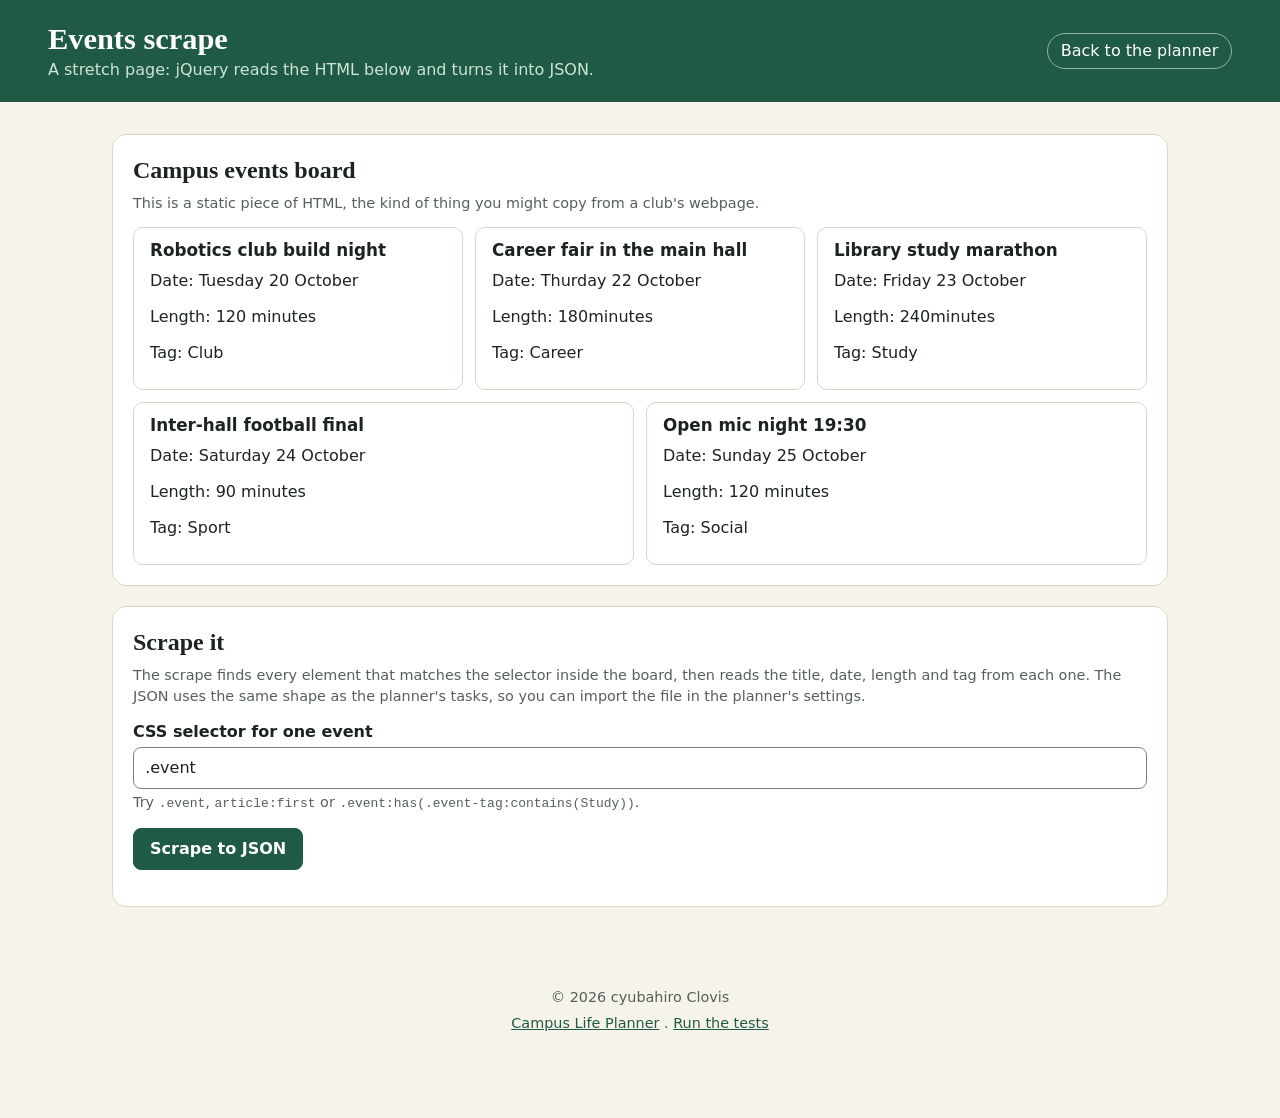
==== scrape.html @ a5c3055e "Add copy of readme file, scrape.html,scrape.js, gitignore" ====
<!DOCTYPE html>
<html lang="en">
    <head>
        <meta charset="UTF-8">
        <meta name="viewport" content="width=device-width, initial-scale=1.0">
        <title>Events scraper</title>
        <link rel="stylesheet" href="styles/style.css">

        <script src="https://code.jquery-3.7.1.min.js"></script>
        <script src="scripts/scrape.js"></script>
    </head>
    <body>
        <a class="skip-link" href="#main">Skip to main content</a>

        <header class="site-header">
            <hgroup>
                <h1>Events scrape</h1>
                <p>A stretch page: jQuery reads the HTML below and turns it into JSON.</p>
            </hgroup>
            <nav aria-label="Main">
                <ul>
                    <li><a href="index.html">Back to the planner</a></li>
                </ul>
            </nav>
        </header>

        <main id="main" tanindex="-1">

            <section class="panel" aria-labelled="board-heading">
                <h2 id="board-heading">Campus events board</h2>
                <p class="note">This is a static piece of HTML, the kind of thing you might copy from a club's webpage.</p>

                <div class="board" id="board">
                    <arcticle class="event">
                        <h3 class="event-title">Robotics club build night</h3>
                        <p>Date: <time datetime="2026-10-20">Tuesday 20 October</time></p>
                        <p>Length: <span class="event-minutes">120</span> minutes</p>
                        <p>Tag: <span class="event-tag">Club</span></p>
                    </arcticle>
                    <article class="event">
                        <h3 class="event-title">Career fair in the main hall</h3>
                        <p>Date: <time datetime="2026-10-22">Thurday 22 October</time></p>
                        <p>Length: <span class="event-minutes">180</span>minutes</p>
                        <p> Tag: <span class="event-tag">Career</span></p>
                    </article>
                    <article class="event">
                        <h3 class="event-title">Library study marathon</h3>
                        <p>Date: <time datetime="2026-10-23">Friday 23 October</time></p>
                        <p>Length: <span class=event-minutes">240</span>minutes</p>
                        <p>Tag: <span class="event-tag">Study</span></p>
                    </article>
                    <article class="event">
                        <h3 class="event-title">Inter-hall football final</h3>
                        <p>Date: <time datetime="2026-10-24">Saturday 24 October</time></p>
                        <p>Length: <span class="event-minutes">90</span> minutes</p>
                        <p>Tag: <span class="event-tag">Sport</span></p>
                    </article>
                    <article class="event">
                        <h3 class="event-title">Open mic night 19:30</h3>
                        <p>Date: <time datetime="2026-10-25">Sunday 25 October</time></p>
                        <p>Length: <span class= "event-minutes">120</span> minutes</p>
                        <p>Tag: <span class="event-tag">Social</span></p>
                    </article>
                </div>
            </section>

            <section class="panel" aria-labelledby="scrape-heading">
                <h2 id="scrape-heading">Scrape it</h2>
                <p class="note">The scrape finds every element that matches the selector inside the board, then reads the title, date, length and tag from each one. The JSON uses the same shape as the planner's tasks, so you can import the file in the planner's settings.</p>

                <div class="field">
                    <label for="selector">CSS selector for one event</label>
                    <input id="selector" type="text" value=".event" spellcheck="false" autocomplete="off" aria-describedby="selector-hint">
                    <p class="hint" id="selector-hint">Try <code>.event</code>, <code>article:first</code> or <code>.event:has(.event-tag:contains(Study))</code>.</p>
                </div>
                <div class="buttons">
                    <button type="button" class="btn primary" id="scrape-button">Scrape to JSON</button>
                    <a class="btn" id="download-link" href="#" download="scraped-events.json" hidden>Download JSON</a>
                </div>
                <p id="scrape-status" role="status"></p>
                <pre id="output" tabindex="0" aria-label="scraped JSON"></pre>
            </section>

        </main>

        <footer class="site-footer">
            <p>&copy; 2026 cyubahiro Clovis</p>
            <p><a href="index.html"> Campus Life Planner</a> . <a href="tests.html">Run the tests</a></p>
        </footer>
    </body>
</html>
---- styles/style.css ----
*{
    box-sizing: border-box;
}

body {
    margin: 0;
    background: #f6f3ea;
    color:#1c2420;
    font-family: system-ui, "sergoe UI", Roboto, Arial, sans-serif;
    line-height: 1.5;
}

h1,
h2,
h3 {
    margin: 0 0 0.5rem;
    line-height: 1.25;
}

h1,
h2 {
    font-family: Georgia, "Times New Roman", serif;
}

h2 {
    font-size: 1.5rem;
}
h3 {
    font-size: 1.05rem;
}

p {
    margin: 0 0 0.75rem;
}

a{
    color: #1f5a44;
}

code,
kbd {
    font-family: Consolas, "Courier New", monospace;
    font-size: 0.9em;
}

kbd {
    padding: 0 0.3em;
    border: 1px solid #7d837b;
    border-radius: 4px;
    background: #ffffff;
}

mark {
    padding: 0 2px;
    border-radius: 3px;
    background: #ffe17a;
    color: #1c2420;
}

:focus-visible {
    outline: 3px solid #c2410c;
    outline-offset: 2px;
}

[hidden] {
    display: none !important;
}

.visually-hidden{
    position: absolute;
    width: 1px;
    height: 1px;
    margin: -1px;
    padding: 0;
    overflow: hidden;
    clip: rect(0 0 0 0);
    white-space: nowrap;
    border: 0;
}

.skip-link {
    position: absolute;
    top: 0.5rem;
    left: 0.5rem;
    z-index: 10;
    padding: 0.6rem 1rem;
    border-radius: 8px;
    background: #ffffff;
    color: #1c2420;
    font-weight: bold;
    transform: translateY(-150%);
    transition: transform 0.2s ease;
}

.skip-link:focus {
    transform: translateY(0);
}

.site-header {
    padding: 1rem;
    background: #1f5a44;
    color: #ffffff;
}

.site-header :focus-visible {
    outline-color: #ffd27a;
}

.site-header h1 {
    margin: 0;
    font-size: 1.5rem;
}

.site-header hgroup p {
    margin: 0;
    color: #cfe3d8;
}

nav ul {
    display: flex;
    flex-wrap: wrap;
    gap: 0.5rem;
    margin: 0.75rem 0 0;
    padding: 0;
    list-style: none;
}

nav a {
    display: block;
    padding: 0.3rem 0.8rem;
    border: 1px solid #8fb5a5;
    border-radius: 999px;
    color: #ffffff;
    text-decoration: none;
    transition: background-color 0.2s ease;
}

nav a:hover {
    background: #2c7258;
}

main {
    max-width: 70rem;
    margin: 0 auto;
    padding: 1rem 0.75rem;
}

main:focus {
    outline: none;
}

.panel {
    margin-bottom: 1.25rem;
    padding: 1rem;
    border: 1px solid #ddd6c7;
    border-radius: 14px;
    background: #ffffff;
    scroll-margin-top: 1rem;
}

.card {
    padding: 1rem;
    border: 1px solid #ddd6c7;
    border-radius: 10px;
}

.note,
.hint {
    color: #55605a;
    font-size: 0.9rem;
}

.hint {
    margin: 0;
}

.field {
    display: flex;
    flex-direction: column;
    gap: 0.2rem;
    margin-bottom: 0.9rem;
}

label,
legend {
    font-weight: 600;
}

input[type="text"],
input[type="search"],
select {
    width: 100%;
    padding: 0.5rem 0.7rem;
    border: 1.5px solid #7d837b;
    border-radius: 8px;
    background: #ffffff;
    color: #1c2420;
    font: inherit;
}

input[aria-invalid="true"] {
    border-color: #a3302a;
    box-shadow: 0 0 0 1px #a3302a;
}

.error {
    margin: 0;
    color: #a3302a;
    font-size: 0.9rem;
    font-weight: 600;
}

fieldset {
    margin: 0 0 1rem;
    padding: 0.75rem;
    border: 1px solid #ddd6c7;
    border-radius: 8px;
}

.check {
    display: flex;
    align-items: center;
    gap: 0.5rem;
    padding: 0.2rem 0;
    font-weight: normal;
}

.checkinput {
    width: 1.1rem;
    height: 1.1rem;
    margin: 0;
    accent-color: #1f5a44;
}

.inline > input {
    flex: 1;
    min-width: 0;
}

input[type="file"] {
    max-width: 100%;
    font: inherit;
}

input[type="file"]::file-selector-button {
    margin-right: 0.75rem;
    padding: 0.4rem 0.9rem;
    border: 1.5px solid #7d837b;
    border-radius: 8px;
    background: #efeadf;
    color: #1c2420;
    font: inherit;
    font-weight: 600;
    cursor: pointer;
}

.btn {
    display: inline-block;
    padding: 0.5rem 1rem;
    border: 1.5px solid #7d837b;
    border-radius: 8px;
    background: #ffffff;
    color: #1c2420;
    font: inherit;
    font-weight: 600;
    text-decoration: none;
    cursor: pointer;
    transition: background-color 0.2s ease;
}

.btn:hover {
    background: #efeadf;
}

.btn.primary {
    border-color: #1f5a44;
    background: #1f5a44;
    color: #ffffff;
}

.btn.primary:hover {
    background: #174634;
}

.btn.danger:hover {
    border-color: #a3302a;
    color: #a3302a;
}

.btn.danger:hover {
    background: #f9e3e1;
}

.btn.small {
    padding: 0.3rem 0.7rem;
    font-size: 0.9rem;
}

.buttons {
    display: flex;
    flex-wrap: wrap;
    align-items: center;
    gap: 0.5rem;
    margin-bottom: 1rem;
}

.stats {
    display: flex;
    flex-wrap: wrap;
    gap: 0.75rem;
    margin-bottom: 1rem;
}

.stat {
    flex: 1 1 100%;
    padding: 0.75rem 1rem;
    border-left: 4px solid #1f5a44;
    border-radius: 8px;
    background: #efeadf;
}

.stat h3 {
    margin: 0;
    color: #55605a;
    font-size: 0.9rem;
}

.stat-value {
    margin: 0;
    font-family: Georgia, "Times New Romans", serif;
    font-size: 1.3rem;
    font-weight: bold;
    overflow-wrap: anywhere;
}

.stat-note {
    margin: 0;
    color: #55605a;
    font-size: 0.85rem;
}

.dashboard-row,
.settings-row,
.about-row {
    display: flex;
    flex-direction: column;
    gap: 1rem;
}

.chart-day {
    flex: 1;
    min-width: 0;
    text-align: center;
}

.chart-value {
    display: flex;
    align-items: flex-end;
    justify-content: center;
    height: 2.4rem;
    color: #55605a;
    font-size: 0.7rem;
    line-height: 1.2;
}

.chart-track {
    display: flex;
    align-items: flex-end;
    justify-content: center;
    height: 7rem;
    border-bottom: 2px solid #7d837b;
}

.chart-bar {
    width: 70%;
    max-width: 2.5rem;
    min-height: 2px;
    border-radius: 4px 4px 0 0;
    background: #1f5a44;
    transform-origin: bottom;
    animation: grow 0.6s ease-out;
}

.chart-label {
    display: block;
    margin-top: 0.25rem;
    color: #55605a;
    font-size: 0.7rem;
}

.chart-day.today .chart-bar {
    background: #a84a26;
}

.chart-day.today .chart-label {
    color: #a84a26;
    font-weight: bold;
}

.meter {
    height: 0.75rem;
    margin: 0.25rem 0 0.75rem;
    overflow: hidden;
    border-radius: 999px;
    background: #efeadf;
}

.meter-bar {
    width: 0;
    height: 100%;
    background: #1f5a44;
    transition: width 0.5s ease;
}

#cap-message {
    margin: 0;
    font-weight: 600;
}

.cap-card.is-over .meter-bar {
    background: #a3302a;
}

.cap-card.is-over #cap-message {
    color: #a3302a;
}

.toolbar {
    display: flex;
    flex-direction: column;
    gap: 0.5rem;
}

search {
    display: block;
}

#search {
    margin-top: 0.2rem;
    font-family: Consolas, "Courier New", monospace;
}

.sort-box {
    margin-bottom: 0.5rem;
}

.search-status {
    margin: 0.5rem 0 1rem;
    color: #55605a;
    font-weight: 600;
}

.task-table thead {
    display: none;
}

.task-table tr {
    display: block;
    margin-bottom: 0.75rem;
    padding: 0.75rem 1rem;
    border: 1px solid #ddd6c7;
    border-left: 4px solid #1f5a44;
    border-radius: 10px;
}
.task-table th,
.task-table td {
    display: block;
    padding: 0.15rem 0;
    text-align: left;
}

.task-table tbody th {
    font-size: 1.05rem;
    overflow-wrap: anywhere;
}

.task-table .actions {
    padding-top: 0.5rem;
}

.task-table .actions.btn {
    margin-right: 0.4rem;
}

.tag {
    display: inline-block;
    padding: 0 0.6rem;
    border-radius: 999px;
    background: #e3efe8;
    color: #1f5a44;
    font-size: 0.85rem;
    font-weight: 600;
    white-space: nowrap;
}

.task-table tr.editing {
    border-left-color: #a84a26;
    background: #f6f3ea;
}

.edit-form {
    animation: fade-in 0.3s ease-out;
}

.edit-form .buttons {
    margin-bottom: 0;
}

.empty {
    padding: 1.5rem 1rem;
    border: 2px dashed #ddd6c7;
    border-radius: 10px;
    color: #55605a;
    text-align: center;
}

.import-status {
    margin-bottom: 1rem;
    font-size: 0.9rem;
}

.import-status.is-error {
    padding: 0.6rem 0.8rem;
    border-radius: 8px;
    background: #f9e3e1;
    color: #a3302a;
}

.import-status ul {
    margin: 0.3rem 0 0;
    padding-left: 1.2rem;
}
address {
    font-style: normal;
}

.plain-list {
    margin: 0;
    padding: 0;
    list-style: none;
}

.plain-list li {
    padding: 0.25rem 0;
    overflow-wrap: anywhere;
}

.status {
    position: fixed;
    right: 1rem;
    bottom: 1rem;
    left: 1rem;
    z-index: 20;
    max-width: 32rem;
    margin: 0 auto;
    padding: 0.75rem 1rem;
    border-radius: 8px;
    background: #1c2420;
    color: #ffffff;
    font-weight: 600;
}

.status:empty {
    padding: 0;
}

.status:not(:empty) {
    animation: fade-in 0.3s ease-out;
}

.site-footer {
    padding: 1.5rem 1rem 5rem;
    color: #55605a;
    font-size: 0.9rem;
    text-align: center;
}

.site-footer p {
    margin: 0.25rem 0;
}

@keyframes fade-in {
    from {
        opacity: translateY(0.5rem);
    }
}

@media (prefers-reduced-motion: no-preference) {
    html {
        scroll-behavior: smooth;
    }
}

@media (prefers-reduced-motion: reduce) {
    * {
        animation: none !important;
        transition: none !important;
    }
}

.board {
    display: flex;
    flex-direction: column;
    gap: 0.75rem;
}

.event {
    padding: 0.75rem 1rem;
    border: 1px solid #ddd6c7;
    border-radius: 10px;
}

.vent p {
    margin: 0;
}

.found {
    outline: 3px solid #1f5a44;
    outline-offset: 2px;
}

pre {
    max-height: 24rem;
    margin: 0;
    padding: 1rem;
    overflow: auto;
    border-radius: 8px;
    background: #1c2420;
    color: #f6f3ea;
    font-size: 0.85rem;
}

pre:empty {
    display: none;
}

@media (min-width: 360px) {
    main {
        padding: 1rem;
    }
    .panel {
        padding: 1.25rem;
    }

    .stat {
        flex: 1 1 40%;
    }
}

@media (min-width: 768px) {
    .site-header {
        padding: 1rem 2rem;
    }

    .stat {
        flex: 1 1 0;
    }

    .stat-value {
        font-size: 1.6rem;
    }

    .dashboard-row,
    .settings-row {
        flex-direction: row;
    }

    .dashboard-row .card,
    .setting-row .card {
        flex: 1;
    }

    .toolbar {
        flex-direction: row;
        align-items: flex-start;
        justify-content: space-between;
        gap: 1.5rem;
    }

    search {
        flex: 1;
        max-width: 34rem;
    }

    .sort-box {
        flex: 0 0 15rem;
        margin-bottom: 0;
    }

    .task-form,
    .edit-form {
        display: flex;
        flex-wrap: wrap;
        gap: 0 1rem;
    }

    .task-form .field,
    .edit-form .field {
        flex: 1 1 40%;
    }

    .task-form .buttons,
    .edit-form .buttons {
        flex-basis: 100%;
    }

    .task-table thead {
        display: table-header-group;
    }

    .task-table tr {
        display: table-row;
        margin: 0;
        padding: 0;
        border: 0;
        border-radius: 0;
    }

    .task-table th,
    .task-table td {
        display: table-cell;
        padding: 0.6rem 0.75rem;
        border-bottom: 1px solid #ddd6c7;
        vertical-align: middle;
    }

    .task-table thead th {
        border-bottom: 2px solid #7d837b;
        color: #55605a;
        font-size: 0.85rem;
        text-transform: uppercase;
    }

    .task-table tbody th {
        font-size: 1rem;
    }

    .task-table td[data-label]::before {
        content: none;
    }

    .task-table td[data-label] {
        white-space: nowrap;
    }

    .task-table .actons {
        text-align: right;
        white-space: nowrap;
    }

    .task-table tbody tr {
        transition: background-color 0.2s ease;
    }

    .task-table tbody tr:hover {
        background: #f6f3ea;
    }

    .task-table tr.editing td {
        padding: 1rem;
        background: #f6f3ea;
    }

    .board {
        flex-direction: row;
        flex-wrap: wrap;
    }

    .event {
        flex: 1 1 30%;
    }
}

@media (min-width: 1024px) {
    main {
        padding: 2rem;
    }

    .site-header {
        display: flex;
        align-items: center;
        justify-content: space-between;
        gap: 1rem;
        padding: 1.25rem 3rem;
    }

    nav ul {
        margin: 0;
    }

    .site-header h1 {
        font-size: 1.9rem;
    }

    .dashboard-row .chart-card {
        flex: 2;
    }

    .task-form .field,
    .edit-form .field {
        flex: 1 1 20%;
    }

    .about-row {
        flex-direction: row;
    }

    .about-row article {
        flex: 2;
    }

    .about-row .card {
        flex: 1;
    }
}
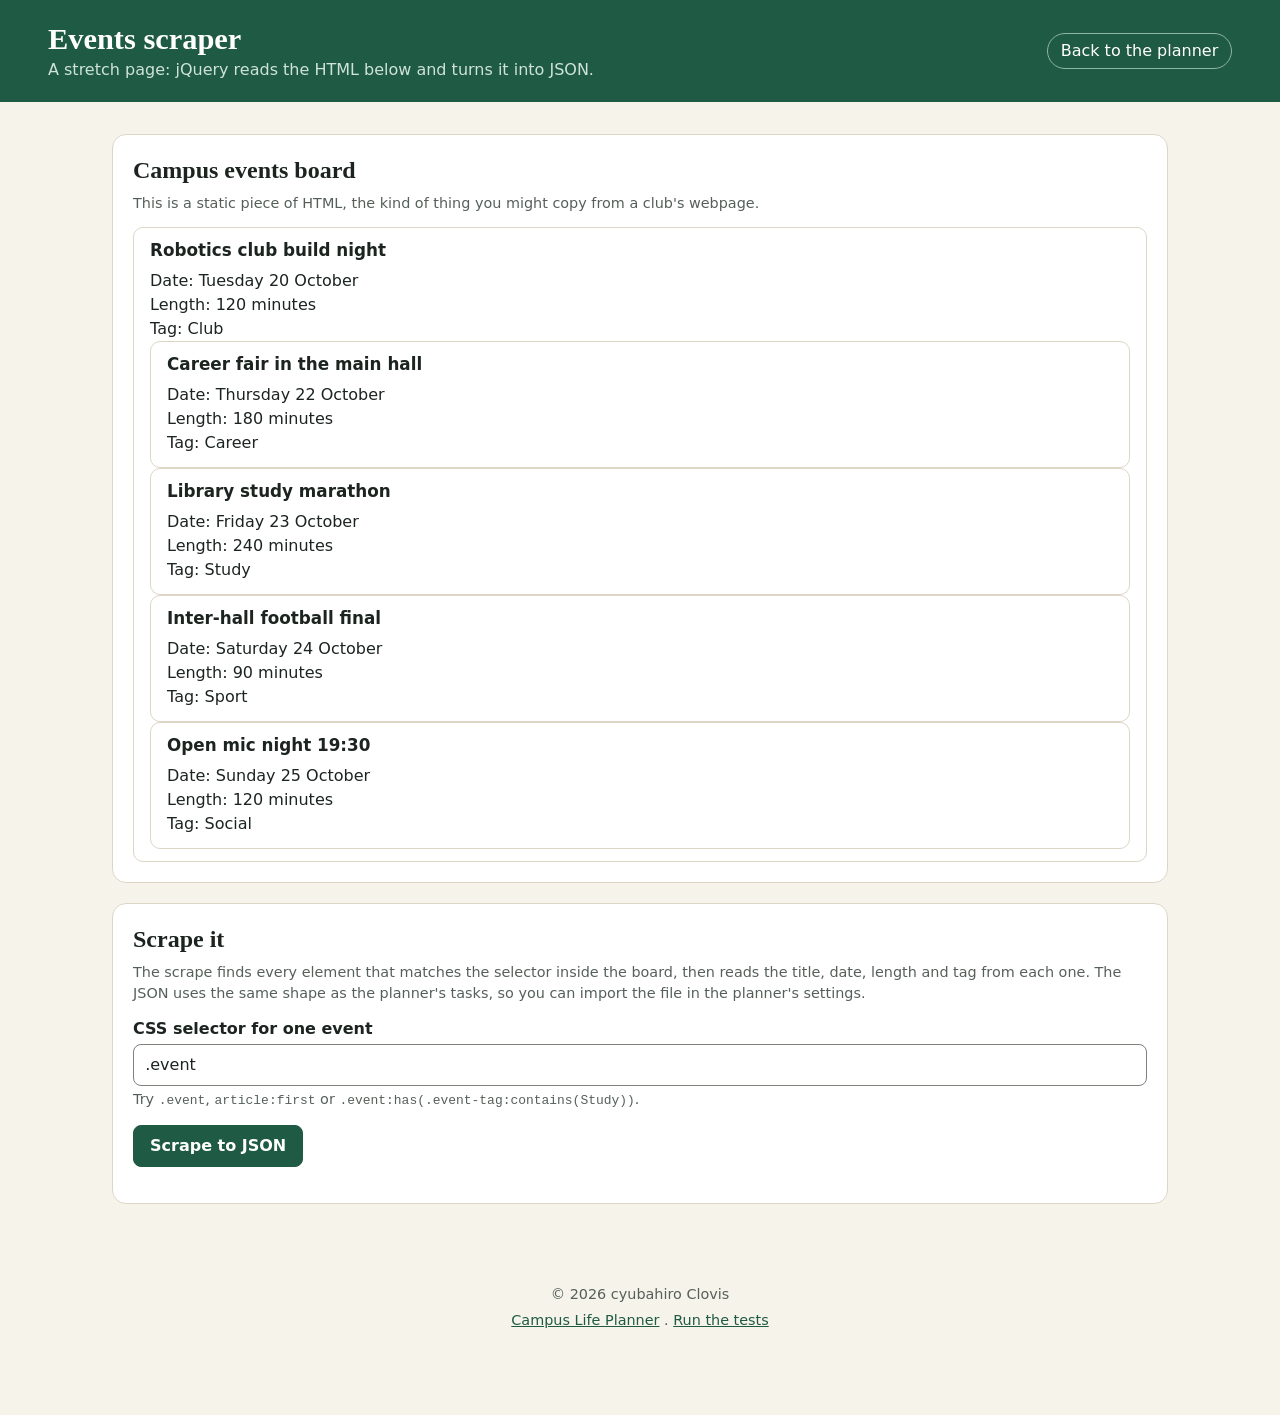
==== commit 909b4bd8: "fix html files, script files, styles, and tests file" ====
--- a/scrape.html
+++ b/scrape.html
@@ -6,7 +6,7 @@
         <title>Events scraper</title>
         <link rel="stylesheet" href="styles/style.css">
 
-        <script src="https://code.jquery-3.7.1.min.js"></script>
+        <script src="https://code.jquery.com/jquery-3.7.1.min.js"></script>
         <script src="scripts/scrape.js"></script>
     </head>
     <body>
@@ -14,7 +14,7 @@
 
         <header class="site-header">
             <hgroup>
-                <h1>Events scrape</h1>
+                <h1>Events scraper</h1>
                 <p>A stretch page: jQuery reads the HTML below and turns it into JSON.</p>
             </hgroup>
             <nav aria-label="Main">
@@ -24,9 +24,9 @@
             </nav>
         </header>
 
-        <main id="main" tanindex="-1">
+        <main id="main" tabindex="-1">
 
-            <section class="panel" aria-labelled="board-heading">
+            <section class="panel" aria-labelledby="board-heading">
                 <h2 id="board-heading">Campus events board</h2>
                 <p class="note">This is a static piece of HTML, the kind of thing you might copy from a club's webpage.</p>
 
@@ -36,17 +36,17 @@
                         <p>Date: <time datetime="2026-10-20">Tuesday 20 October</time></p>
                         <p>Length: <span class="event-minutes">120</span> minutes</p>
                         <p>Tag: <span class="event-tag">Club</span></p>
-                    </arcticle>
+                    </article>
                     <article class="event">
                         <h3 class="event-title">Career fair in the main hall</h3>
-                        <p>Date: <time datetime="2026-10-22">Thurday 22 October</time></p>
-                        <p>Length: <span class="event-minutes">180</span>minutes</p>
+                        <p>Date: <time datetime="2026-10-22">Thursday 22 October</time></p>
+                        <p>Length: <span class="event-minutes">180</span> minutes</p>
                         <p> Tag: <span class="event-tag">Career</span></p>
                     </article>
                     <article class="event">
                         <h3 class="event-title">Library study marathon</h3>
                         <p>Date: <time datetime="2026-10-23">Friday 23 October</time></p>
-                        <p>Length: <span class=event-minutes">240</span>minutes</p>
+                        <p>Length: <span class="event-minutes">240</span> minutes</p>
                         <p>Tag: <span class="event-tag">Study</span></p>
                     </article>
                     <article class="event">
--- a/styles/style.css
+++ b/styles/style.css
@@ -6,7 +6,7 @@
     margin: 0;
     background: #f6f3ea;
     color:#1c2420;
-    font-family: system-ui, "sergoe UI", Roboto, Arial, sans-serif;
+    font-family: system-ui, "Sergoe UI", Roboto, Arial, sans-serif;
     line-height: 1.5;
 }
 
@@ -225,11 +225,22 @@
     font-weight: normal;
 }
 
-.checkinput {
+.check input {
     width: 1.1rem;
     height: 1.1rem;
     margin: 0;
     accent-color: #1f5a44;
+}
+
+
+.inline {
+    display: flex;
+    gap: 0.5rem;
+}
+
+.inline > .field {
+    flex: 1;
+    min-width: 0;
 }
 
 .inline > input {
@@ -282,7 +293,7 @@
     background: #174634;
 }
 
-.btn.danger:hover {
+.btn.danger {
     border-color: #a3302a;
     color: #a3302a;
 }
@@ -327,12 +338,16 @@
 
 .stat-value {
     margin: 0;
-    font-family: Georgia, "Times New Romans", serif;
+    font-family: Georgia, "Times New Roman", serif;
     font-size: 1.3rem;
     font-weight: bold;
     overflow-wrap: anywhere;
 }
 
+.chart {
+    display:flex;
+    gap: 0.25rem;
+}
 .stat-note {
     margin: 0;
     color: #55605a;
@@ -447,7 +462,17 @@
 .search-status {
     margin: 0.5rem 0 1rem;
     color: #55605a;
+    font-size: 0.9rem;
+}
+
+.search-status.is-error {
+    color:#a3302a;
     font-weight: 600;
+}
+
+.task-task {
+    width: 100%;
+    border-collapse: collapse;
 }
 
 .task-table thead {
@@ -472,6 +497,12 @@
 .task-table tbody th {
     font-size: 1.05rem;
     overflow-wrap: anywhere;
+}
+
+.task-table td[data-label]::before {
+    content: attr(data-label) ": ";
+    color: #55605a;
+    font-weight: 600;
 }
 
 .task-table .actions {
@@ -579,9 +610,16 @@
     margin: 0.25rem 0;
 }
 
+@keyframes grow {
+    from {
+        tranform: scaleY(0);
+    }
+}
+
 @keyframes fade-in {
     from {
-        opacity: translateY(0.5rem);
+        opacity: 0;
+        transform: translateY(0.5rem);
     }
 }
 
@@ -610,7 +648,7 @@
     border-radius: 10px;
 }
 
-.vent p {
+.event p {
     margin: 0;
 }
 
@@ -666,7 +704,7 @@
     }
 
     .dashboard-row .card,
-    .setting-row .card {
+    .settings-row .card {
         flex: 1;
     }
 
@@ -743,7 +781,7 @@
         white-space: nowrap;
     }
 
-    .task-table .actons {
+    .task-table .actions {
         text-align: right;
         white-space: nowrap;
     }
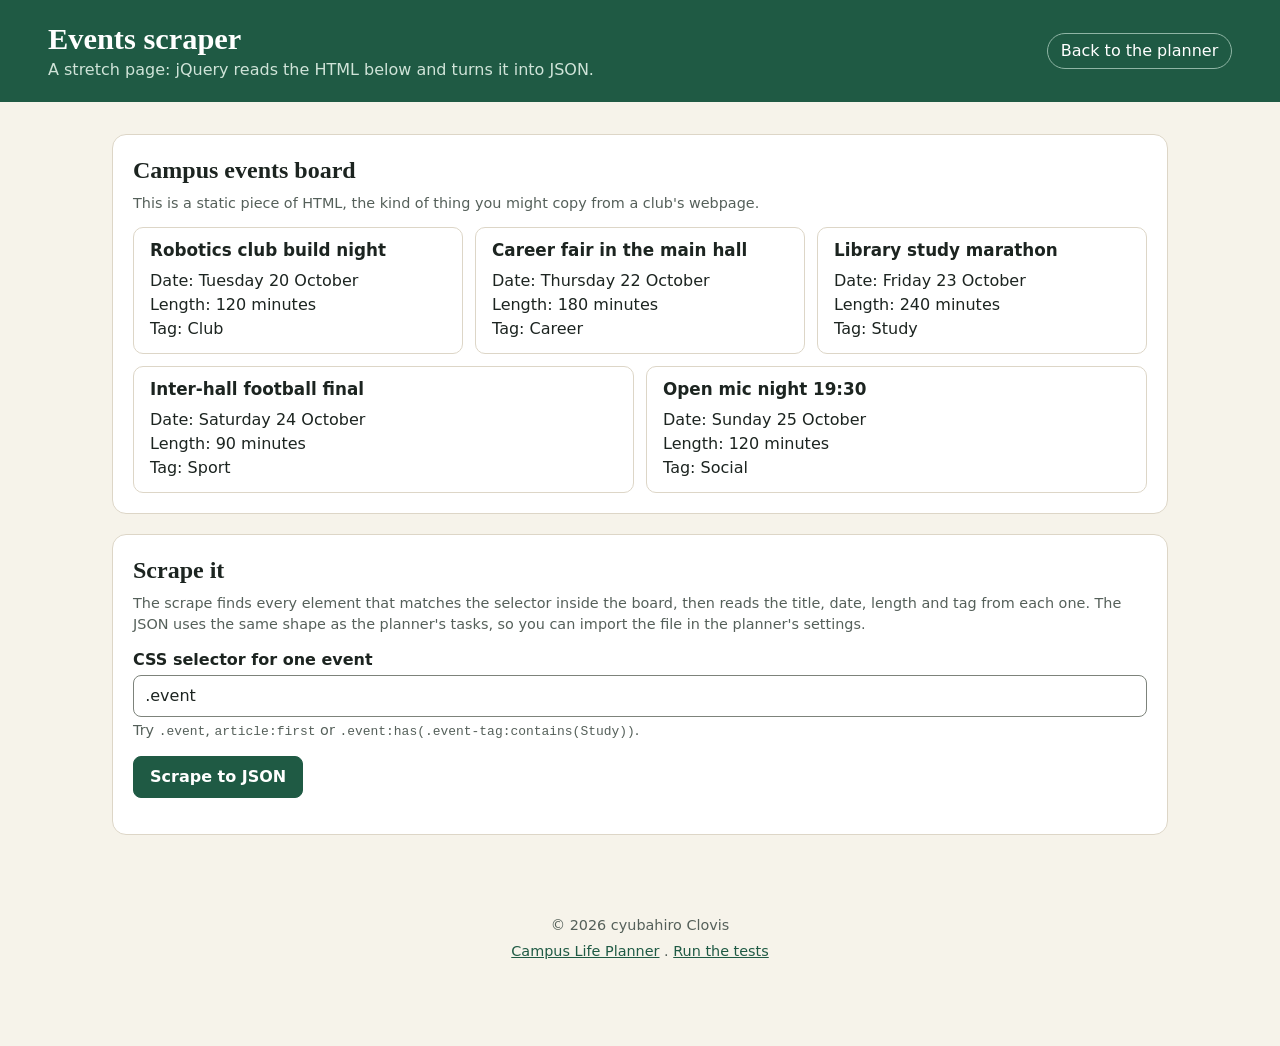
==== commit 169a5449: "fix bugs in scripts, tests.js, html file, and styles" ====
--- a/scrape.html
+++ b/scrape.html
@@ -31,7 +31,7 @@
                 <p class="note">This is a static piece of HTML, the kind of thing you might copy from a club's webpage.</p>
 
                 <div class="board" id="board">
-                    <arcticle class="event">
+                    <article class="event">
                         <h3 class="event-title">Robotics club build night</h3>
                         <p>Date: <time datetime="2026-10-20">Tuesday 20 October</time></p>
                         <p>Length: <span class="event-minutes">120</span> minutes</p>
--- a/styles/style.css
+++ b/styles/style.css
@@ -6,7 +6,7 @@
     margin: 0;
     background: #f6f3ea;
     color:#1c2420;
-    font-family: system-ui, "Sergoe UI", Roboto, Arial, sans-serif;
+    font-family: system-ui, "Segoe UI", Roboto, Arial, sans-serif;
     line-height: 1.5;
 }
 
@@ -470,7 +470,7 @@
     font-weight: 600;
 }
 
-.task-task {
+.task-table {
     width: 100%;
     border-collapse: collapse;
 }
@@ -509,7 +509,7 @@
     padding-top: 0.5rem;
 }
 
-.task-table .actions.btn {
+.task-table .actions .btn {
     margin-right: 0.4rem;
 }
 
@@ -612,7 +612,7 @@
 
 @keyframes grow {
     from {
-        tranform: scaleY(0);
+        transform: scaleY(0);
     }
 }
 
